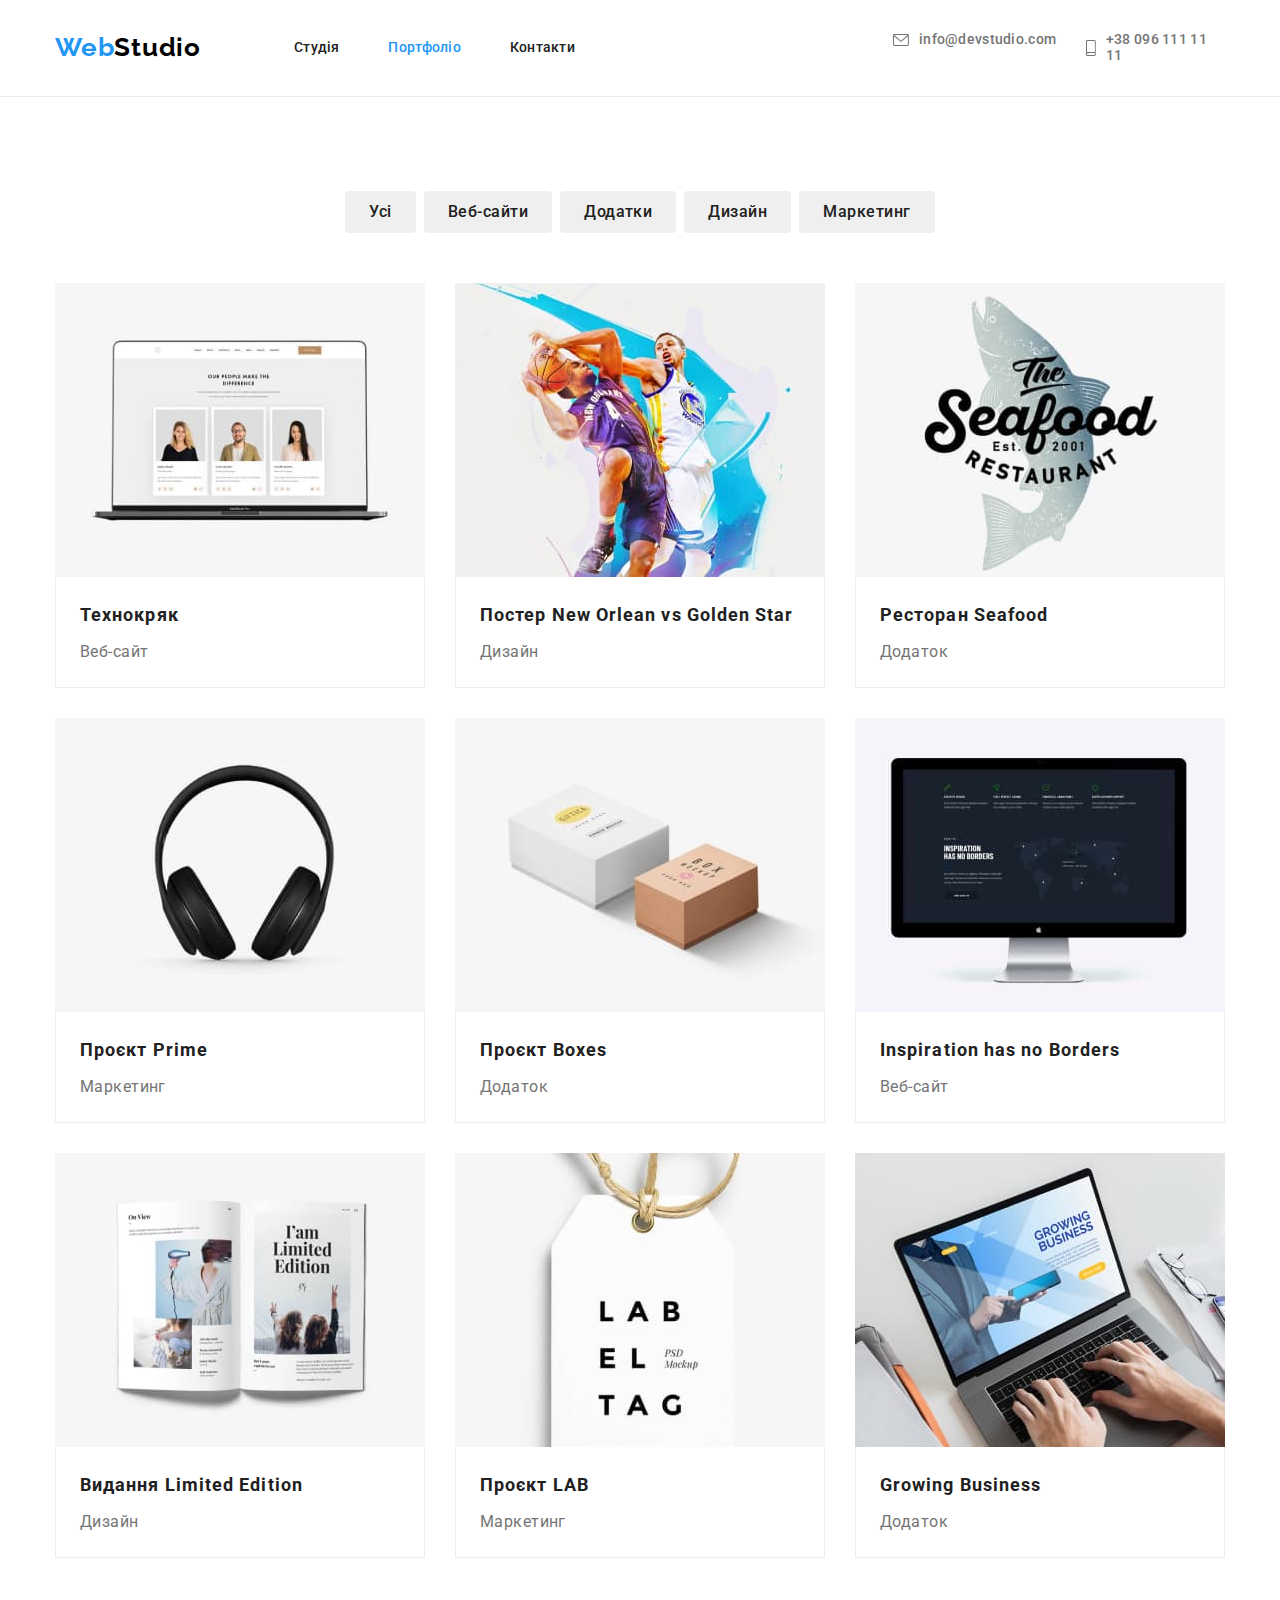
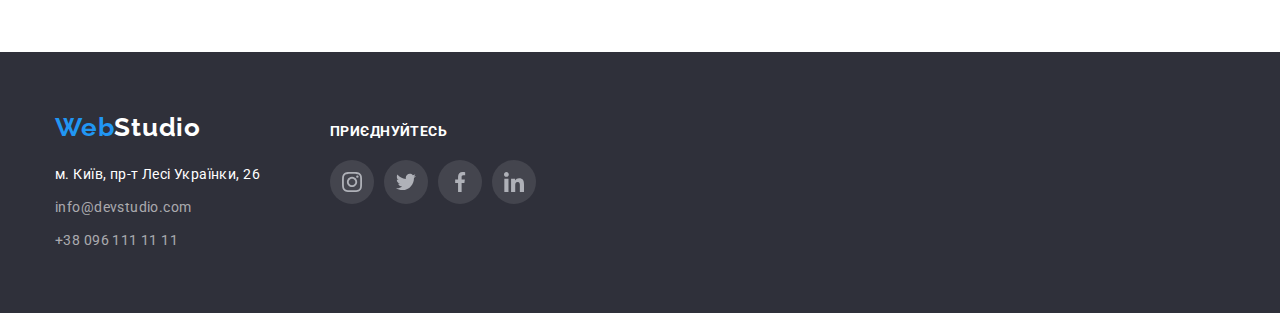
==== portfolio.html @ 69539a39 "hw5" ====
<!DOCTYPE html>
<html lang="uk">

    <head>
    <meta charset="UTF-8">
    <meta http-equiv="X-UA-Compatible" content="IE=edge">
    <meta name="viewport" content="width=device-width, initial-scale=1.0">
    <link rel="preconnect" href="https://fonts.googleapis.com">
    <link rel="preconnect" href="https://fonts.gstatic.com" crossorigin>
    <link href="https://fonts.googleapis.com/css2?family=Raleway:wght@700&family=Roboto:wght@400;500;700;900&display=swap" rel="stylesheet">
    <link rel="stylesheet" href="https://cdnjs.cloudflare.com/ajax/libs/modern-normalize/1.1.0/modern-normalize.min.css">
    <link rel="stylesheet" href="css/styles.css">
    <title>WebStudio</title>
    </head>

    <body>

        <header class="header">
            <div class="container header-container">
                <nav class="nav-header">
                    <!-- Logo -->
                    <a href="./index.html" class="logo-header"><span class="logoweb">Web</span>Studio</a>
                    <ul class="sitenav-menu">
                        <li><a href="./index.html" class="sitenav">Студія</a></li>
                        <li><a href="./portfolio.html" class="sitenav currentpage">Портфоліо</a></li>
                        <li><a href="" class="sitenav">Контакти</a></li>
                    </ul>
                </nav>
                <!-- Contacts -->
                <ul class="contacts-menu">
                    <li class="header-mail">
                        <a href="mailto:info@devstudio.com" class="contacts">
                            <svg class="icon-envelope icon" width="16" height="12">
                                <use href="./images/icon.svg#icon-envelope"></use>
                            </svg>
                            info@devstudio.com</a>
                    </li>
                    <li class="header-phon">
                        <a href="tel:+380961111111" class="contacts">
                            <svg class="icon-phon icon" width="10" height="16">
                                <use href="./images/icon.svg#icon-smartphone"></use>
                            </svg>
                            +38 096 111 11 11</a>
                    </li>
                </ul>
            </div>
        </header>

    <main>
        <section class="projects-demonstration section">
        <div class="container">
        <h1 class="portfolio-header visually-hidden">Портфолио</h1>   
            <ul class="btn">
                <li><button type="button" class="portfolio-button">Усі</button></li>
                <li><button type="button" class="portfolio-button">Веб-сайти</button></li>
                <li><button type="button" class="portfolio-button">Додатки</button></li>
                <li><button type="button" class="portfolio-button">Дизайн</button></li>
                <li><button type="button" class="portfolio-button">Маркетинг</button></li>
            </ul>
            <ul class="portfolio-list">
                <li class="portfolio-container">
                    <a href="" class="portfolio-img">
                        <img src="images/portfolioimg/technocrake.jpg" alt="Технокряк" width=370>
                    <div class="project">
                    <h2 class="project-name">Технокряк</h2>
                    <p class="project-description">Веб-сайт</p>
                    </div>
                    </a>
                </li>
                <li>
                    <a href="" class="portfolio-img">
                        <img src="images/portfolioimg/neworleanvsgoldenstar.jpg" alt="Постер New Orlean vs Golden Star" width=370>
                    <div class="project">
                    <h2 class="project-name">Постер New Orlean vs Golden Star</h2>
                    <p class="project-description">Дизайн</p>
                    </div>
                    </a>
                </li>
                <li>
                    <a href="" class="portfolio-img">
                        <img src="images/portfolioimg/seafood.jpg" alt="Ресторан Seafood" width=370>
                    <div class="project">
                    <h2 class="project-name">Ресторан Seafood</h2>
                    <p class="project-description">Додаток</p>
                    </div>
                    </a>
                </li>
                <li>
                    <a href="" class="portfolio-img">
                        <img src="images/portfolioimg/prime.jpg" alt="Проєкт Prime" width=370>
                    <div class="project">
                    <h2 class="project-name">Проєкт Prime</h2>
                    <p class="project-description">Маркетинг</p>
                    </div>
                    </a>
                </li>
                <li>
                    <a href="" class="portfolio-img">
                        <img src="images/portfolioimg/boxes.jpg" alt="Проєкт Boxes" width=370>
                    <div class="project">
                    <h2 class="project-name">Проєкт Boxes</h2>
                    <p class="project-description">Додаток</p>
                    </div>
                    </a>
                </li>
                <li>
                    <a href="" class="portfolio-img">
                        <img src="images/portfolioimg/inspirationhasnoborders.jpg" alt="Inspiration has no Borders" width=370>
                    <div class="project">
                    <h2 class="project-name">Inspiration has no Borders</h2>
                    <p class="project-description">Веб-сайт</p>
                    </div>
                    </a>
                </li>
                <li>
                    <a href="" class="portfolio-img">
                        <img src="images/portfolioimg/limitededition.jpg" alt="Видання Limited Edition" width=370>
                    <div class="project">
                    <h2 class="project-name">Видання Limited Edition</h2>
                    <p class="project-description">Дизайн</p>
                    </div>
                    </a>
                </li>
                <li>
                    <a href="" class="portfolio-img">
                        <img src="images/portfolioimg/lab.jpg" alt="Проєкт LAB" width=370>
                    <div class="project">
                    <h2 class="project-name">Проєкт LAB</h2>
                    <p class="project-description">Маркетинг</p>
                    </div>
                    </a>
                </li>
                <li>
                    <a href="" class="portfolio-img">
                        <img src="images/portfolioimg/growingbusines.jpg" alt="Growing Business" width=370>
                    <div class="project">
                    <h2 class="project-name">Growing Business</h2>
                    <p class="project-description">Додаток</p>
                    </div>
                    </a>
                </li>
            </ul>
        </div>
        </section>
    </main>

    <footer class="footer-background">
        <div class="container footer">
            <div>
                <!-- Lolgo -->
                <a href="./index.html" class="logo-footer"><span class="logoweb">Web</span><span
                        class="logostudiofooter">Studio</span> </a>
                <!-- Address -->
                <address class="contactsfooter-list">
                    <ul>
                        <li class="footer-list"><a href="https://goo.gl/maps/2xiJBvrkSo6NXy436" target="_blank"
                                rel="noopener noreferrer nofollow" class="adressfooter">м. Київ, пр-т Лесі Українки, 26</a>
                        </li>
                        <li class="footer-list"><a href="mailto:info@devstudio.com"
                                class="contactsfooter">info@devstudio.com</a></li>
                        <li class="footer-list"><a href="tel:+380961111111" class="contactsfooter"> +38 096 111 11 11</a>
                        </li>
                    </ul>
                </address>
            </div>
            <div class="join-in-container">
                <p class="join-in">приєднуйтесь</p>
                <ul class="footer-socials-links">
                    <li><a href="" class="footer-sociallink">
                            <svg class="footer-icon-sociallinks" width=20px height=20px>
                                <use href="./images/icon.svg#icon-instagram"></use>
                            </svg>
                        </a>
                    </li>
                    <li><a href="" class="footer-sociallink">
                            <svg class="footer-icon-sociallinks" width=20px height=20px>
                                <use href="./images/icon.svg#icon-twitter"></use>
                            </svg>
                        </a>
                    </li>
                    <li><a href="" class="footer-sociallink">
                            <svg class="footer-icon-sociallinks" width=20px height=20px>
                                <use href="./images/icon.svg#icon-facebook"></use>
                            </svg>
                        </a>
                    </li>
                    <li><a href="" class="footer-sociallink">
                            <svg class="footer-icon-sociallinks" width=20px height=20px>
                                <use href="./images/icon.svg#icon-linkedin"></use>
                            </svg>
                        </a>
                    </li>
                </ul>
            </div>
        </div>
    </footer>
    </body>

    </html>
---- css/styles.css ----
:root {
   --primary-color: #212121;
   --secondary-color: #757575;
   --third-color: #000000;
   --fourth-color: #FFFFFF;
   --footer-color: rgba(255, 255, 255, 0.6);
   --footer-color-two: rgba(255, 255, 255, 0.1);
   --hover-color: #2196F3;
   --primary-background: #F5F5F5;
   --secondary-background: #F5F4FA;
   --hero-background: #C4C4C4;
   --footer-background: #2F303A;
   --button-hover-background: #188CE8;
   --line-color: #ECECEC;
   --second-line-color: #EEEEEE;
   --sociallink-color: #AFB1B8;
   --shadow-color-one: rgba(0, 0, 0, 0.25);
   --shadow-color-two: rgba(0, 0, 0, 12%);
   --shadow-color-three: rgba(0, 0, 0, 14%);
   --shadow-color-four: rgba(0, 0, 0, 20%);
   --overlay-color-one: rgba(47, 48, 58, 40%);
}
*,
*::before,
*::after {
    box-sizing: border-box;
}
h1, h2, h3, a, p, ul {
    margin: 0;
    padding: 0;
}
a {
    text-decoration: none;
}
ul {
    list-style: none;
}
img {
    display: block;
    max-width: 100%;
}
body {
    font-family: 'Roboto', sans-serif;
    background-color: var(--fourth-color);
    color: var(--secondary-color);
    font-size: 14px;
    letter-spacing: 0.03em;}
.container {
    width: 1200px;
    margin-left: auto;
    margin-right: auto;
    padding-left: 15px;
    padding-right: 15px;
}
.section {
    padding-top: 94px;
    padding-bottom: 94px;
}
.header {
    border-bottom: 1px solid var(--line-color);
}
.header-container {
    display: flex;
    align-items: center;
}
.nav-header {
    display: flex;
    align-items: center;
}
.logo-header {
    font-family: 'Raleway', sans-serif;
    font-weight: 700;
    font-size: 26px;
    line-height: 1.19;
    letter-spacing: 0.03em;
    color: var(--third-color)
}
.logoweb {
    color: var(--hover-color)
}
.sitenav-menu {
    display: flex;
    justify-content: space-between;
    width: 281px;
    margin-left: 93px;}
.sitenav {
    display: block;
    font-weight: 500;
    font-size: 14px;
    line-height: 1.14;
    letter-spacing: 0.02em;
    color: var(--primary-color);
    padding-top: 32px;
    padding-bottom: 32px;
}
.sitenav:hover, 
.sitenav:focus {
    color: var(--hover-color)
}
.currentpage {
    color: var(--hover-color);
}
.contacts-menu {
    display: flex;
    margin-left: 318px;
}
.contacts {
    display: flex;
    font-weight: 500;
    font-size: 14px;
    line-height: 1.14;
    letter-spacing: 0.02em;
    color: var(--secondary-color);
    padding-top: 32px;
    padding-bottom: 32px;
    gap: 10px;
    align-items: center;
}
.contacts:hover, 
.contacts:focus {
    color: var(--hover-color);
    fill: currentColor;
}
.header-phon {
    margin-left: 30px;
}
.herosection {
    padding-top: 200px;
    padding-bottom: 200px;
    text-align: center;
    background-color: var(--hero-background);
    background-image:
        linear-gradient(var(--overlay-color-one), var(--overlay-color-one)),
        url(../images/herobackground.jpg);
    background-repeat: no-repeat;
    background-position: 50% 50%;
    background-size: cover;
    max-width: 1600px;
    margin: 0 auto;
}
.hero {
    font-weight: 900;
    font-size: 44px;
    line-height: 1.36;
    letter-spacing: 0.06em;
    text-transform: uppercase;
    text-align: center;
    color: var(--fourth-color);
    max-width: 696px;
    margin-right: auto;
    margin-bottom: 30px;
    margin-left: auto;
}
.button {
    cursor: pointer;
    font-family: inherit;
    background-color: var(--hover-color);
    font-weight: 700;
    font-size: 16px;
    line-height: 1.88;
    letter-spacing: 0.06em;
    color: var(--fourth-color);
    padding: 10px 32px;
    border-radius: 4px;
    border-color: transparent;
    box-shadow: 0px 4px 4px 0px var(--shadow-color-one);
}
.button:hover, .button:focus {
    background-color: var(--button-hover-background);
}
.visually-hidden {
    position: absolute;
    white-space: nowrap;
    width: 1px;
    height: 1px;
    overflow: hidden;
    border: 0;
    padding: 0;
    clip: rect(0 0 0 0);
    clip-path: inset(50%);
    margin: -1px;
}
.features-icon {
    display: flex;
    width: 270px;
    height: 120px;
    align-items: center;
    justify-content: center;
    border-radius: 4px;
    margin-bottom: 30px;
    background-color: var(--secondary-background);
}
.feature {
    display: flex;
    gap: 30px;
}
.features {
    font-weight: 700;
    font-size: 14px;
    line-height: 1.14;
    letter-spacing: 0.03em;
    text-transform: uppercase;
    color: var(--primary-color);
    margin-bottom: 10px;
}
.text-features {
    line-height: 1.71;
    width: 270px;
}
.whatwedo-section {
    padding-top: 0;
}
.whatwedo, 
.ourteam, 
.regular-customers {
    text-align: center;
    font-weight: 700;
    font-size: 36px;
    line-height: 1.17;
    letter-spacing: 0.03em;
    color: var(--primary-color);
    margin-bottom: 50px;
}
.whatwedo-list {
    display: flex;
    gap: 30px;
}
.ourteam-section {
    background-color: var(--secondary-background);
}
.ourteam-list {
    background-color: var(--fourth-color);
    box-shadow: 0 1px 3px 0 var(--shadow-color-two),
                0 1px 1px 0 var(--shadow-color-three),
                0 2px 1px 0 var(--shadow-color-four);
    border-bottom-right-radius: 4px;
    border-bottom-left-radius: 4px;
}
.teamphoto {
    display: flex;
    gap: 30px;
}
.teammember-description {
    padding-top: 30px;
    padding-bottom: 30px;
}
.teammembers {
    font-weight: 500;
    font-size: 16px;
    line-height: 1.19;
    letter-spacing: 0.03em;
    color: var(--primary-color);
    text-align: center;
    margin-bottom: 10px;
}
.positionteam {
    font-size: 16px;
    line-height: 1.19;
    letter-spacing: 0.03em;
    color: var(--secondary-color);
    text-align: center;
}
.sociallinks-list {
    display: flex;
    justify-content: center;
    gap: 10px;
    margin-top: 16px;
}
.sociallink {
    display: flex;
    width: 44px;
    height: 44px;
    border-radius: 50%;
    justify-content: center;
    align-items: center;
    fill: var(--sociallink-color);
}
.sociallink:hover, 
.sociallink:focus {
    background-color: var(--hover-color);
    fill: var(--fourth-color);
}
.icon-sociallinks {
    width: 20px;
    height: 20px;
}
.regular-customers-list {
    display: flex;
    gap: 30px;
    justify-content: center;
}
.regular-customer-link {
    display: flex;
    width: 170px;
    height: 92px;
    align-items: center;
    justify-content: center;
    border: 1px solid var(--secondary-color);
    border-radius: 4px;
    fill: var(--sociallink-color);
}
.regular-customer-link:hover,
.regular-customer-link:focus {
    border: 1px solid var(--hover-color);
    fill: var(--hover-color);
}
.regular-customer-icon {
    width: 106px;
    height: 60px;
}
.footer-background {
    background-color: var(--footer-background);
}
.footer {
    padding-top: 60px;
    padding-bottom: 60px;
    display: flex;
    align-items: baseline;
}
.logo-footer {
    font-family: 'Raleway', sans-serif;
    font-weight: 700;
    font-size: 26px;
    line-height: 1.19;
    letter-spacing: 0.03em;
    color: var(--third-color);
}
.logostudiofooter {
    color: var(--fourth-color);
}
.contactsfooter-list {
    margin-top: 20px;
}
.footer-list:not(:last-child) {
    margin-bottom: 9px;
}
.contactsfooter {
    font-style: normal;
    line-height: 1.71;
    color: var(--footer-color);
}
.contactsfooter:hover,
.contactsfooter:focus {
    color: var(--hover-color);
}
.adressfooter {
    font-style: normal;
    line-height: 1.71;
    color: var(--fourth-color);
}
.adressfooter:hover, .adressfooter:focus {
    color: var(--hover-color)
}
.join-in-container {
    margin-left: 70px;
}
.join-in {
    font-weight: 700;
    font-size: 14px;
    line-height: 1.14;
    letter-spacing: 0.03em;
    text-transform: uppercase;
    color: var(--fourth-color);
    margin-bottom: 20px;
}
.footer-socials-links {
    display: flex;
    gap: 10px;
}
.footer-sociallink {
    display: flex;
    width: 44px;
    height: 44px;
    justify-content: center;
    align-items: center;
    border-radius: 50%;
    background: var(--footer-color-two);
}
.footer-sociallink:hover, 
.footer-sociallink:focus {
    background: var(--hover-color);
}
.footer-icon-sociallinks {
    width: 20px;
    height: 20px;
    fill: var(--fourth-color);
}
.btn {
    display: flex;
    justify-content: center;
    gap: 8px;
    margin-bottom: 50px;
}
.portfolio-button {
    border-radius: 4px;
    border-color: transparent;
    font-family: inherit;
    cursor: pointer;
    font-weight: 500;
    font-size: 16px;
    line-height: 1.63;
    letter-spacing: 0.03em;
    color: var(--primary-color);
    padding: 6px 22px;
    
}
.portfolio-button:hover, 
.portfolio-button:focus {
    color: var(--fourth-color); 
    background-color: var(--hover-color);
    box-shadow: 
        0px 3px 1px rgba(0, 0, 0, 0.1),
        0px 1px 2px rgba(0, 0, 0, 0.08),
        0px 2px 2px rgba(0, 0, 0, 0.12);
}
.portfolio-list {
    display: flex;
    flex-wrap: wrap;
    align-items: center;
    gap: 30px;
}
.portfolio-img {
    display: block;
}
.portfolio-img:hover,
.portfolio-img:focus {
    box-shadow: 
        0px 1px 1px rgba(0, 0, 0, 0.12),
        0px 4px 4px rgba(0, 0, 0, 0.06),
        1px 4px 6px rgba(0, 0, 0, 0.16);
}
.project {
    padding: 20px 24px;
    border: 1px solid var(--second-line-color);
    border-top: transparent;
}
.project-name {
    margin-bottom: 4px;
    font-weight: 700;
    font-size: 18px;
    line-height: 2;
    letter-spacing: 0.06em;
    color: var(--primary-color)
}
.project-description {
    font-size: 16px;
    line-height: 1.88;
    color: var(--secondary-color)
}


.backdrop {
    position: fixed;
    top: 0;
    left: 0;
    width: 100%;
    height: 100%;
    background-color: rgba(0, 0, 0, 0.2);
}

.modal {
    position: absolute;
    top: 50%;
    left: 50%;
    transform: translate(-50%, -50%);
    width: 528px;
    height: 521px;
    background-color: var(--fourth-color);
    box-shadow: 0px 1px 3px rgba(0, 0, 0, 0.12), 
                0px 1px 1px rgba(0, 0, 0, 0.14), 
                0px 2px 1px rgba(0, 0, 0, 0.2);
    border-radius: 4px;
}

.modal-close-button {
    display: flex;
    position: absolute;
    top: 8px;
    right: 8px;
    width: 30px;
    height: 30px;
    border-radius: 50%;
    justify-content: center;
    align-items: center;
    background-color: var(--fourth-color);
    border: 1px solid rgba(0, 0, 0, 0.1);
    box-shadow: 0px 1px 3px rgba(0, 0, 0, 0.12), 
                0px 1px 1px rgba(0, 0, 0, 0.14), 
                0px 2px 1px rgba(0, 0, 0, 0.2);

}
.cross {
    width: 18px;
    height: 18px;
    fill: var(--third-color);
}
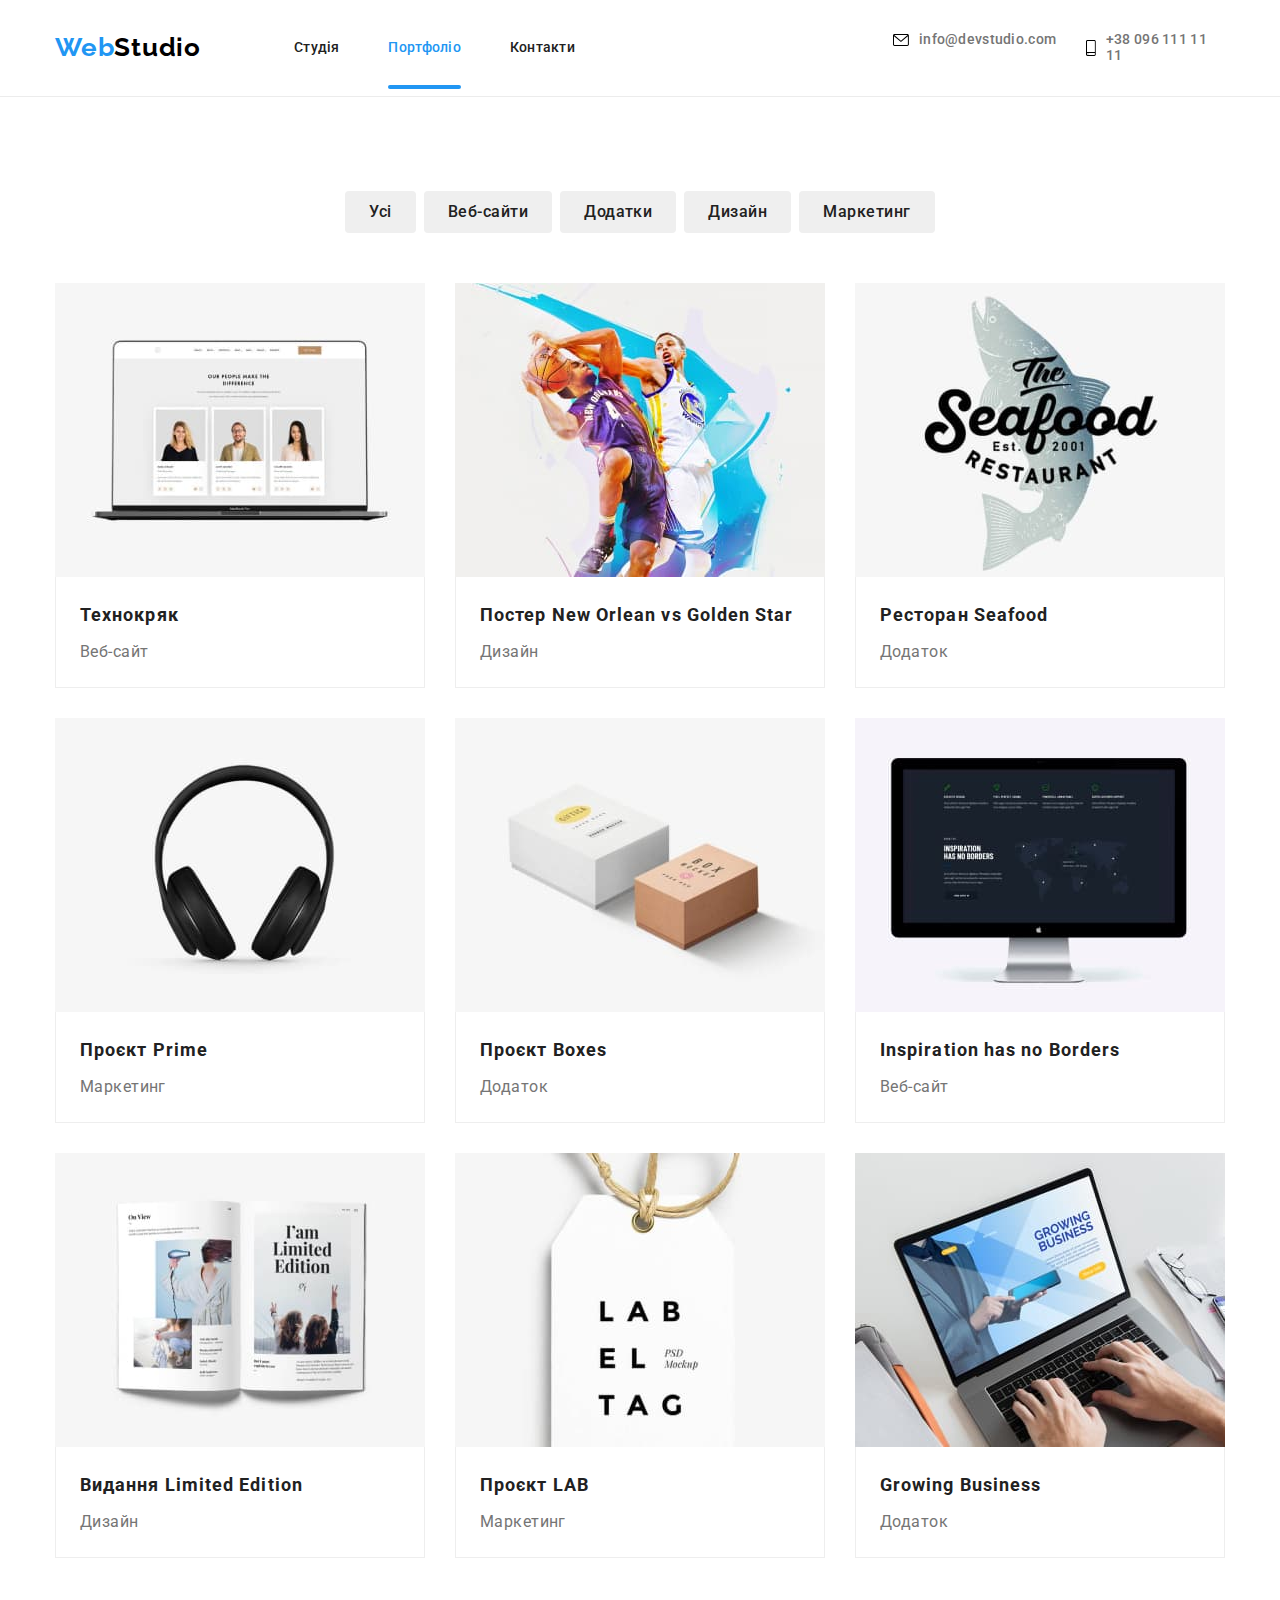
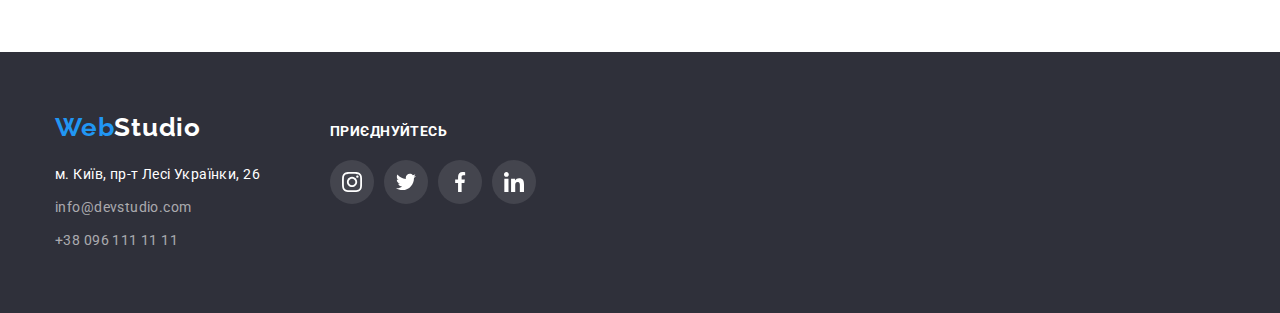
==== commit 1a3f9397: "hw5" ====
--- a/portfolio.html
+++ b/portfolio.html
@@ -58,85 +58,147 @@
                 <li><button type="button" class="portfolio-button">Маркетинг</button></li>
             </ul>
             <ul class="portfolio-list">
-                <li class="portfolio-container">
-                    <a href="" class="portfolio-img">
-                        <img src="images/portfolioimg/technocrake.jpg" alt="Технокряк" width=370>
-                    <div class="project">
-                    <h2 class="project-name">Технокряк</h2>
-                    <p class="project-description">Веб-сайт</p>
-                    </div>
-                    </a>
-                </li>
-                <li>
-                    <a href="" class="portfolio-img">
-                        <img src="images/portfolioimg/neworleanvsgoldenstar.jpg" alt="Постер New Orlean vs Golden Star" width=370>
-                    <div class="project">
-                    <h2 class="project-name">Постер New Orlean vs Golden Star</h2>
-                    <p class="project-description">Дизайн</p>
-                    </div>
-                    </a>
-                </li>
-                <li>
-                    <a href="" class="portfolio-img">
-                        <img src="images/portfolioimg/seafood.jpg" alt="Ресторан Seafood" width=370>
-                    <div class="project">
-                    <h2 class="project-name">Ресторан Seafood</h2>
-                    <p class="project-description">Додаток</p>
-                    </div>
-                    </a>
-                </li>
-                <li>
-                    <a href="" class="portfolio-img">
-                        <img src="images/portfolioimg/prime.jpg" alt="Проєкт Prime" width=370>
-                    <div class="project">
-                    <h2 class="project-name">Проєкт Prime</h2>
-                    <p class="project-description">Маркетинг</p>
-                    </div>
-                    </a>
-                </li>
-                <li>
-                    <a href="" class="portfolio-img">
-                        <img src="images/portfolioimg/boxes.jpg" alt="Проєкт Boxes" width=370>
-                    <div class="project">
-                    <h2 class="project-name">Проєкт Boxes</h2>
-                    <p class="project-description">Додаток</p>
-                    </div>
-                    </a>
-                </li>
-                <li>
-                    <a href="" class="portfolio-img">
-                        <img src="images/portfolioimg/inspirationhasnoborders.jpg" alt="Inspiration has no Borders" width=370>
-                    <div class="project">
-                    <h2 class="project-name">Inspiration has no Borders</h2>
-                    <p class="project-description">Веб-сайт</p>
-                    </div>
-                    </a>
-                </li>
-                <li>
-                    <a href="" class="portfolio-img">
-                        <img src="images/portfolioimg/limitededition.jpg" alt="Видання Limited Edition" width=370>
-                    <div class="project">
-                    <h2 class="project-name">Видання Limited Edition</h2>
-                    <p class="project-description">Дизайн</p>
-                    </div>
-                    </a>
-                </li>
-                <li>
-                    <a href="" class="portfolio-img">
-                        <img src="images/portfolioimg/lab.jpg" alt="Проєкт LAB" width=370>
-                    <div class="project">
-                    <h2 class="project-name">Проєкт LAB</h2>
-                    <p class="project-description">Маркетинг</p>
-                    </div>
-                    </a>
-                </li>
-                <li>
-                    <a href="" class="portfolio-img">
-                        <img src="images/portfolioimg/growingbusines.jpg" alt="Growing Business" width=370>
-                    <div class="project">
-                    <h2 class="project-name">Growing Business</h2>
-                    <p class="project-description">Додаток</p>
-                    </div>
+                <li>
+                    
+                    <a href="" class="portfolio-block">
+                        <div class="portfolio-img">
+                            <img src="images/portfolioimg/technocrake.jpg" alt="Технокряк" width=370>
+                            <div class="portfolio-overlay">
+                                <p class="portfolio-overlay-text">Ресурс пропонує комплексні пропозиції з різним рівнем функціоналу та сервісів. Все
+                                це дозволить відвідувачу отримати вичерпні відомості про компанію чи приватну особу.</p>
+                            </div>
+                        </div>
+                        <div class="project">
+                            <h2 class="project-name">Технокряк</h2>
+                            <p class="project-description">Веб-сайт</p>
+                        </div>
+                    </a>
+                </li>
+                <li>
+                    <a href="" class="portfolio-block">
+                        <div class="portfolio-img">
+                            <img src="images/portfolioimg/neworleanvsgoldenstar.jpg" alt="Постер New Orlean vs Golden Star" width=370>
+                            <div class="portfolio-overlay">
+                                <p class="portfolio-overlay-text">Lorem ipsum dolor sit amet consectetur adipisicing elit. Blanditiis soluta 
+                                repellendus quibusdam earum esse dignissimos consectetur, quia voluptatibus aperiam optio quas iusto voluptatum, ducimus ut.</p>
+                            </div>
+                        </div>
+                        <div class="project">
+                            <h2 class="project-name">Постер New Orlean vs Golden Star</h2>
+                            <p class="project-description">Дизайн</p>
+                        </div>
+                    </a>
+                </li>
+                <li>
+                    <a href="" class="portfolio-block">
+                        <div class="portfolio-img">
+                            <img src="images/portfolioimg/seafood.jpg" alt="Ресторан Seafood" width=370>
+                            <div class="portfolio-overlay">
+                                <p class="portfolio-overlay-text">Lorem ipsum dolor sit amet consectetur adipisicing elit. Blanditiis soluta
+                                repellendus quibusdam earum esse dignissimos consectetur, quia voluptatibus aperiam optio quas iusto voluptatum,
+                                ducimus ut.</p>
+                            </div>
+                        </div>
+                        <div class="project">
+                            <h2 class="project-name">Ресторан Seafood</h2>
+                            <p class="project-description">Додаток</p>
+                        </div>
+                    </a>
+                </li>
+                <li>
+                    <a href="" class="portfolio-block">
+                        <div class="portfolio-img">
+                            <img src="images/portfolioimg/prime.jpg" alt="Проєкт Prime" width=370>
+                            <div class="portfolio-overlay">
+                                <p class="portfolio-overlay-text">Lorem ipsum dolor sit amet consectetur adipisicing elit. Blanditiis soluta
+                                repellendus quibusdam earum esse dignissimos consectetur, quia voluptatibus aperiam optio quas iusto voluptatum,
+                                ducimus ut.</p>
+                            </div>
+                        </div>
+                        <div class="project">
+                            <h2 class="project-name">Проєкт Prime</h2>
+                            <p class="project-description">Маркетинг</p>
+                        </div>
+                    </a>
+                </li>
+                <li>
+                    <a href="" class="portfolio-block">
+                        <div class="portfolio-img">
+                            <img src="images/portfolioimg/boxes.jpg" alt="Проєкт Boxes" width=370>
+                            <div class="portfolio-overlay">
+                                <p class="portfolio-overlay-text">Lorem ipsum dolor sit amet consectetur adipisicing elit. Blanditiis soluta
+                                repellendus quibusdam earum esse dignissimos consectetur, quia voluptatibus aperiam optio quas iusto voluptatum,
+                                ducimus ut.</p>
+                            </div>
+                        </div>
+                        <div class="project">
+                            <h2 class="project-name">Проєкт Boxes</h2>
+                            <p class="project-description">Додаток</p>
+                        </div>
+                    </a>
+                </li>
+                <li>
+                    <a href="" class="portfolio-block">
+                        <div class="portfolio-img">
+                            <img src="images/portfolioimg/inspirationhasnoborders.jpg" alt="Inspiration has no Borders" width=370>
+                            <div class="portfolio-overlay">
+                                <p class="portfolio-overlay-text">Lorem ipsum dolor sit amet consectetur adipisicing elit. Blanditiis soluta
+                                repellendus quibusdam earum esse dignissimos consectetur, quia voluptatibus aperiam optio quas iusto voluptatum,
+                                ducimus ut.</p>
+                            </div>
+                        </div>
+                        <div class="project">
+                            <h2 class="project-name">Inspiration has no Borders</h2>
+                            <p class="project-description">Веб-сайт</p>
+                        </div>
+                    </a>
+                </li>
+                <li>
+                    <a href="" class="portfolio-block">
+                        <div class="portfolio-img">
+                            <img src="images/portfolioimg/limitededition.jpg" alt="Видання Limited Edition" width=370>
+                            <div class="portfolio-overlay">
+                                <p class="portfolio-overlay-text">Lorem ipsum dolor sit amet consectetur adipisicing elit. Blanditiis soluta
+                                repellendus quibusdam earum esse dignissimos consectetur, quia voluptatibus aperiam optio quas iusto voluptatum,
+                                ducimus ut.</p>
+                            </div>
+                        </div>
+                        <div class="project">
+                            <h2 class="project-name">Видання Limited Edition</h2>
+                            <p class="project-description">Дизайн</p>
+                        </div>
+                    </a>
+                </li>
+                <li>
+                    <a href="" class="portfolio-block">
+                        <div class="portfolio-img">
+                            <img src="images/portfolioimg/lab.jpg" alt="Проєкт LAB" width=370>
+                            <div class="portfolio-overlay">
+                                <p class="portfolio-overlay-text">Lorem ipsum dolor sit amet consectetur adipisicing elit. Blanditiis soluta
+                                repellendus quibusdam earum esse dignissimos consectetur, quia voluptatibus aperiam optio quas iusto voluptatum,
+                                ducimus ut.</p>
+                            </div>
+                        </div>
+                        <div class="project">
+                            <h2 class="project-name">Проєкт LAB</h2>
+                            <p class="project-description">Маркетинг</p>
+                        </div>
+                    </a>
+                </li>
+                <li>
+                    <a href="" class="portfolio-block">
+                        <div class="portfolio-img">
+                            <img src="images/portfolioimg/growingbusines.jpg" alt="Growing Business" width=370>
+                            <div class="portfolio-overlay">
+                                <p class="portfolio-overlay-text">Lorem ipsum dolor sit amet consectetur adipisicing elit. Blanditiis soluta
+                                repellendus quibusdam earum esse dignissimos consectetur, quia voluptatibus aperiam optio quas iusto voluptatum,
+                                ducimus ut.</p>
+                            </div>
+                        </div>
+                        <div class="project">
+                            <h2 class="project-name">Growing Business</h2>
+                            <p class="project-description">Додаток</p>
+                        </div>
                     </a>
                 </li>
             </ul>
--- a/css/styles.css
+++ b/css/styles.css
@@ -1,4 +1,5 @@
 :root {
+   --time-distribution-function: cubic-bezier(0.4, 0, 0.2, 1);
    --primary-color: #212121;
    --secondary-color: #757575;
    --third-color: #000000;
@@ -19,6 +20,7 @@
    --shadow-color-three: rgba(0, 0, 0, 14%);
    --shadow-color-four: rgba(0, 0, 0, 20%);
    --overlay-color-one: rgba(47, 48, 58, 40%);
+   --overlay-color-two: rgba(47, 48, 58, 0.8);
 }
 *,
 *::before,
@@ -38,6 +40,10 @@
 img {
     display: block;
     max-width: 100%;
+}
+:hover,
+:focus {
+    transition: 250ms var(--time-distribution-function);
 }
 body {
     font-family: 'Roboto', sans-serif;
@@ -92,13 +98,25 @@
     color: var(--primary-color);
     padding-top: 32px;
     padding-bottom: 32px;
+    transition-property: color;
 }
 .sitenav:hover, 
 .sitenav:focus {
-    color: var(--hover-color)
+    color: var(--hover-color);
 }
 .currentpage {
+    position: relative;
     color: var(--hover-color);
+}
+.currentpage::after {
+    position: absolute;
+    bottom: -1px;
+    display: block;
+    content: "";
+    width: 100%;
+    height: 4px;
+    background-color: var(--hover-color);
+    border-radius: 2px;
 }
 .contacts-menu {
     display: flex;
@@ -115,6 +133,7 @@
     padding-bottom: 32px;
     gap: 10px;
     align-items: center;
+    transition-property: color, fill;
 }
 .contacts:hover, 
 .contacts:focus {
@@ -138,7 +157,7 @@
     max-width: 1600px;
     margin: 0 auto;
 }
-.hero {
+.hero-text {
     font-weight: 900;
     font-size: 44px;
     line-height: 1.36;
@@ -151,7 +170,7 @@
     margin-bottom: 30px;
     margin-left: auto;
 }
-.button {
+.hero-button {
     cursor: pointer;
     font-family: inherit;
     background-color: var(--hover-color);
@@ -164,8 +183,10 @@
     border-radius: 4px;
     border-color: transparent;
     box-shadow: 0px 4px 4px 0px var(--shadow-color-one);
-}
-.button:hover, .button:focus {
+    transition-property: background-color;
+}
+.hero-button:hover, 
+.hero-button:focus {
     background-color: var(--button-hover-background);
 }
 .visually-hidden {
@@ -224,6 +245,26 @@
 .whatwedo-list {
     display: flex;
     gap: 30px;
+    position: relative;
+}
+.whatwedo-overlay {
+    display: flex;
+    position: absolute;
+    bottom: 0;
+    justify-content: center;
+    align-items: center;
+    width: 370px;
+    height: 70px;
+    background: var(--overlay-color-two);
+}
+.whatwedo-text {
+    font-weight: 700;
+    font-size: 14px;
+    line-height: 1,14;
+    text-align: center;
+    letter-spacing: 0.03em;
+    text-transform: uppercase;
+    color: var(--fourth-color);
 }
 .ourteam-section {
     background-color: var(--secondary-background);
@@ -274,6 +315,7 @@
     justify-content: center;
     align-items: center;
     fill: var(--sociallink-color);
+    transition-property: background-color, fill;
 }
 .sociallink:hover, 
 .sociallink:focus {
@@ -298,6 +340,7 @@
     border: 1px solid var(--secondary-color);
     border-radius: 4px;
     fill: var(--sociallink-color);
+    transition-property: border, fill;
 }
 .regular-customer-link:hover,
 .regular-customer-link:focus {
@@ -338,6 +381,7 @@
     font-style: normal;
     line-height: 1.71;
     color: var(--footer-color);
+    transition-property: color;
 }
 .contactsfooter:hover,
 .contactsfooter:focus {
@@ -347,8 +391,10 @@
     font-style: normal;
     line-height: 1.71;
     color: var(--fourth-color);
-}
-.adressfooter:hover, .adressfooter:focus {
+    transition-property: color;
+}
+.adressfooter:hover, 
+.adressfooter:focus {
     color: var(--hover-color)
 }
 .join-in-container {
@@ -374,11 +420,12 @@
     justify-content: center;
     align-items: center;
     border-radius: 50%;
-    background: var(--footer-color-two);
+    background-color: var(--footer-color-two);
+    transition-property: background-color;
 }
 .footer-sociallink:hover, 
 .footer-sociallink:focus {
-    background: var(--hover-color);
+    background-color: var(--hover-color);
 }
 .footer-icon-sociallinks {
     width: 20px;
@@ -402,7 +449,7 @@
     letter-spacing: 0.03em;
     color: var(--primary-color);
     padding: 6px 22px;
-    
+    transition-property: color, background-color, box-shadow;
 }
 .portfolio-button:hover, 
 .portfolio-button:focus {
@@ -419,15 +466,39 @@
     align-items: center;
     gap: 30px;
 }
+.portfolio-block {
+    display: block;
+    position: relative;
+    transition-property: box-shadow, transform;
+}
 .portfolio-img {
-    display: block;
-}
-.portfolio-img:hover,
-.portfolio-img:focus {
-    box-shadow: 
+    position: relative;
+    overflow: hidden;
+}
+.portfolio-overlay {
+    position: absolute;
+    width: 100%;
+    height: 100%;
+    padding: 63px 24px;
+
+    font-size: 18px;
+    line-height: 1.56;
+    letter-spacing: 0.03em;
+    color: var(--fourth-color);
+    background-color: rgba(33, 150, 243, 0.9);
+
+    transition: transform 250ms var(--time-distribution-function);
+}
+.portfolio-block:hover,
+.portfolio-block:focus {
+    box-shadow:
         0px 1px 1px rgba(0, 0, 0, 0.12),
         0px 4px 4px rgba(0, 0, 0, 0.06),
         1px 4px 6px rgba(0, 0, 0, 0.16);
+}
+.portfolio-block:hover .portfolio-overlay,
+.portfolio-block:focus .portfolio-overlay {
+    transform: translateY(-100%);
 }
 .project {
     padding: 20px 24px;
@@ -447,8 +518,6 @@
     line-height: 1.88;
     color: var(--secondary-color)
 }
-
-
 .backdrop {
     position: fixed;
     top: 0;
@@ -456,8 +525,9 @@
     width: 100%;
     height: 100%;
     background-color: rgba(0, 0, 0, 0.2);
-}
-
+    opacity: 1;
+    transition: opacity 250ms var(--time-distribution-function);
+}
 .modal {
     position: absolute;
     top: 50%;
@@ -471,7 +541,6 @@
                 0px 2px 1px rgba(0, 0, 0, 0.2);
     border-radius: 4px;
 }
-
 .modal-close-button {
     display: flex;
     position: absolute;
@@ -487,10 +556,14 @@
     box-shadow: 0px 1px 3px rgba(0, 0, 0, 0.12), 
                 0px 1px 1px rgba(0, 0, 0, 0.14), 
                 0px 2px 1px rgba(0, 0, 0, 0.2);
-
+    cursor: pointer;
 }
 .cross {
     width: 18px;
     height: 18px;
     fill: var(--third-color);
+}
+.backdrop.is-hiden {
+    opacity: 0;
+    pointer-events: none;
 }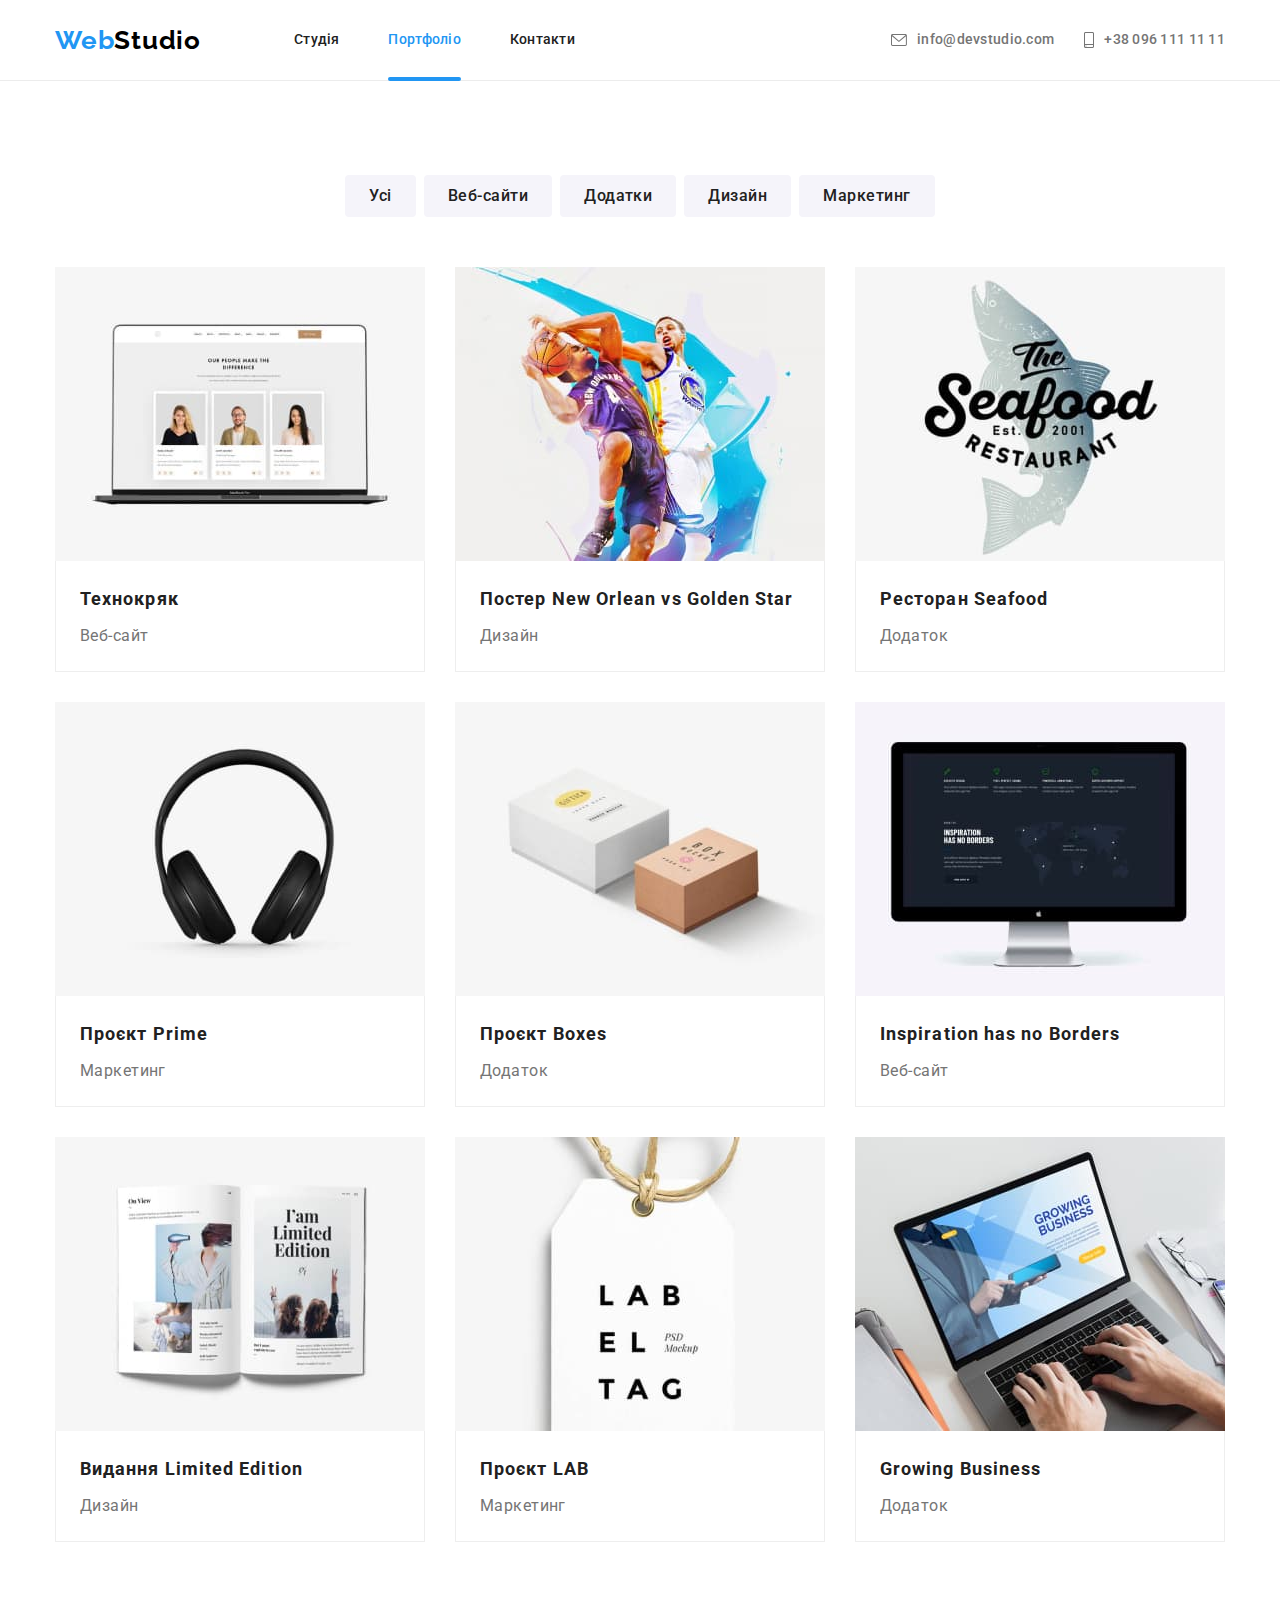
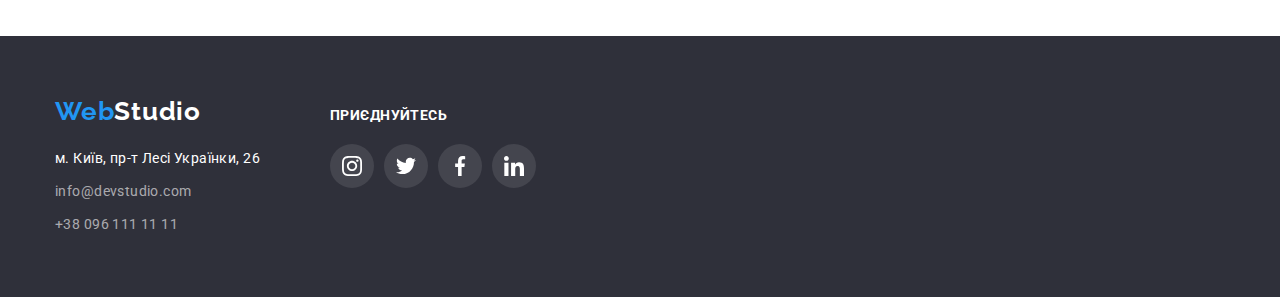
==== commit d0172aa9: "hw5" ====
--- a/portfolio.html
+++ b/portfolio.html
@@ -45,7 +45,7 @@
                 </ul>
             </div>
         </header>
-
+        
     <main>
         <section class="projects-demonstration section">
         <div class="container">
--- a/css/styles.css
+++ b/css/styles.css
@@ -41,10 +41,10 @@
     display: block;
     max-width: 100%;
 }
-:hover,
+/* :hover,
 :focus {
     transition: 250ms var(--time-distribution-function);
-}
+} */
 body {
     font-family: 'Roboto', sans-serif;
     background-color: var(--fourth-color);
@@ -98,7 +98,7 @@
     color: var(--primary-color);
     padding-top: 32px;
     padding-bottom: 32px;
-    transition-property: color;
+    transition: color 250ms var(--time-distribution-function);
 }
 .sitenav:hover, 
 .sitenav:focus {
@@ -120,7 +120,7 @@
 }
 .contacts-menu {
     display: flex;
-    margin-left: 318px;
+    margin-left: auto;
 }
 .contacts {
     display: flex;
@@ -133,12 +133,12 @@
     padding-bottom: 32px;
     gap: 10px;
     align-items: center;
-    transition-property: color, fill;
+    fill: currentColor;
+    transition: color 250ms var(--time-distribution-function);
 }
 .contacts:hover, 
 .contacts:focus {
     color: var(--hover-color);
-    fill: currentColor;
 }
 .header-phon {
     margin-left: 30px;
@@ -183,7 +183,7 @@
     border-radius: 4px;
     border-color: transparent;
     box-shadow: 0px 4px 4px 0px var(--shadow-color-one);
-    transition-property: background-color;
+    transition: background-color 250ms var(--time-distribution-function);
 }
 .hero-button:hover, 
 .hero-button:focus {
@@ -315,7 +315,8 @@
     justify-content: center;
     align-items: center;
     fill: var(--sociallink-color);
-    transition-property: background-color, fill;
+    transition: background-color 250ms var(--time-distribution-function), 
+                fill 250ms var(--time-distribution-function);
 }
 .sociallink:hover, 
 .sociallink:focus {
@@ -340,11 +341,12 @@
     border: 1px solid var(--secondary-color);
     border-radius: 4px;
     fill: var(--sociallink-color);
-    transition-property: border, fill;
+    transition: border-color 250ms var(--time-distribution-function), 
+                fill 250ms var(--time-distribution-function);
 }
 .regular-customer-link:hover,
 .regular-customer-link:focus {
-    border: 1px solid var(--hover-color);
+    border-color: var(--hover-color);
     fill: var(--hover-color);
 }
 .regular-customer-icon {
@@ -381,7 +383,7 @@
     font-style: normal;
     line-height: 1.71;
     color: var(--footer-color);
-    transition-property: color;
+    transition: color 250ms var(--time-distribution-function);
 }
 .contactsfooter:hover,
 .contactsfooter:focus {
@@ -391,7 +393,7 @@
     font-style: normal;
     line-height: 1.71;
     color: var(--fourth-color);
-    transition-property: color;
+    transition: color 250ms var(--time-distribution-function);
 }
 .adressfooter:hover, 
 .adressfooter:focus {
@@ -421,7 +423,7 @@
     align-items: center;
     border-radius: 50%;
     background-color: var(--footer-color-two);
-    transition-property: background-color;
+    transition: background-color 250ms var(--time-distribution-function);
 }
 .footer-sociallink:hover, 
 .footer-sociallink:focus {
@@ -448,8 +450,11 @@
     line-height: 1.63;
     letter-spacing: 0.03em;
     color: var(--primary-color);
+    background-color: var(--secondary-background);
     padding: 6px 22px;
-    transition-property: color, background-color, box-shadow;
+    transition: color 250ms var(--time-distribution-function), 
+                background-color 250ms var(--time-distribution-function),
+                box-shadow 250ms var(--time-distribution-function);
 }
 .portfolio-button:hover, 
 .portfolio-button:focus {
@@ -469,7 +474,7 @@
 .portfolio-block {
     display: block;
     position: relative;
-    transition-property: box-shadow, transform;
+    transition: box-shadow 250ms var(--time-distribution-function);
 }
 .portfolio-img {
     position: relative;
@@ -534,7 +539,7 @@
     left: 50%;
     transform: translate(-50%, -50%);
     width: 528px;
-    height: 521px;
+    height: 581px;
     background-color: var(--fourth-color);
     box-shadow: 0px 1px 3px rgba(0, 0, 0, 0.12), 
                 0px 1px 1px rgba(0, 0, 0, 0.14), 
@@ -559,11 +564,10 @@
     cursor: pointer;
 }
 .cross {
-    width: 18px;
-    height: 18px;
+    width: 11px;
     fill: var(--third-color);
 }
-.backdrop.is-hiden {
+.backdrop.is-hidden {
     opacity: 0;
     pointer-events: none;
 }